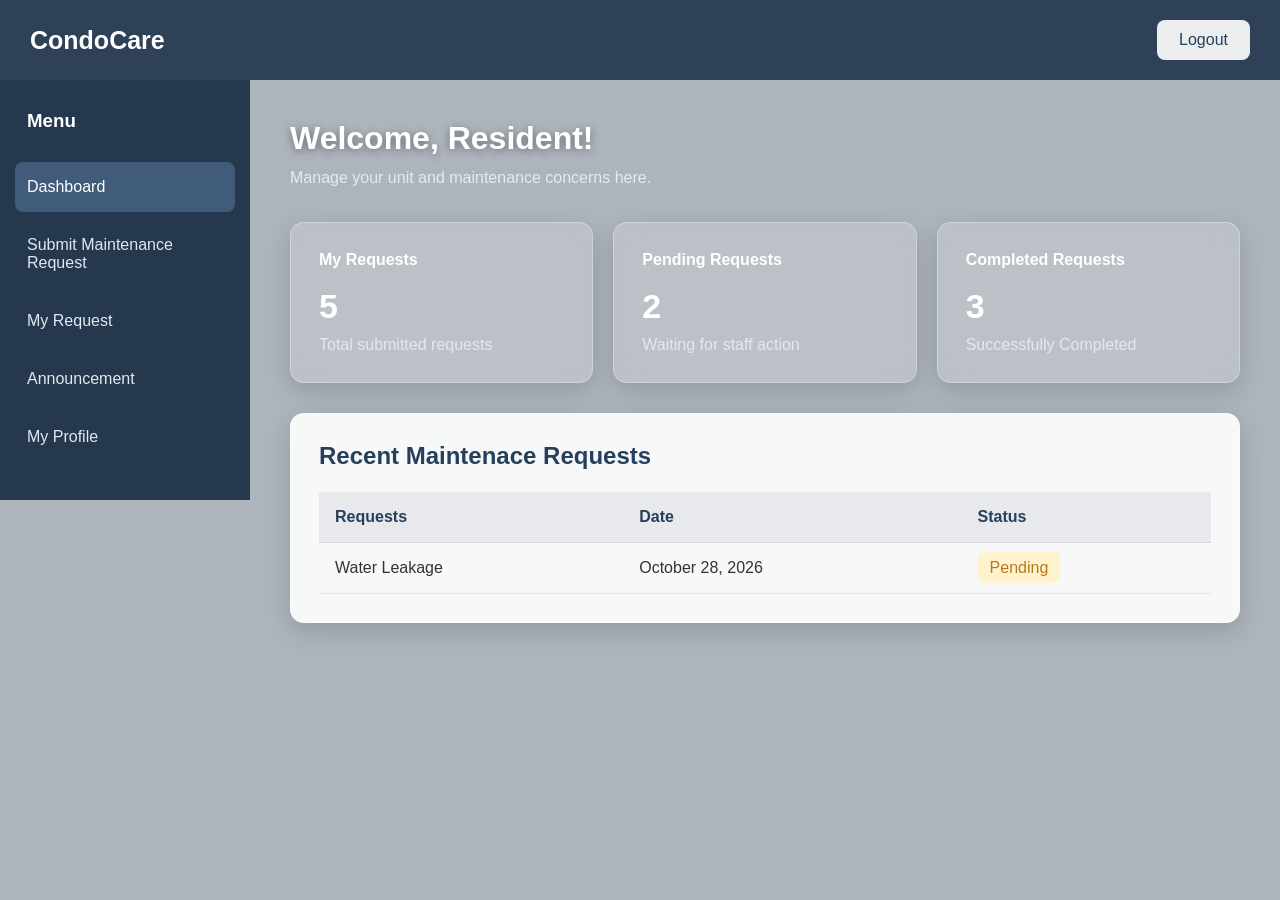
==== R_S dasboard/residentdashboard.html @ 06571d7d "Create residentdashboard.html" ====
<!DOCTYPE html>
<html lang="en">
<head>
    <meta charset="UTF-8">
    <meta name="viewport" content="width=device-width, initial-scale=1.0">
    <title>Resident Dashboard | CondoCare</title>
    <link rel="stylesheet" href="dashboard.css">
</head>
<body>
    <video autoplay muted loop playsinline id="background-video">
        <source src="videos/condovid.mp4" type="video/mp4">
    </video>

    <header>
        <h2>CondoCare</h2>
        <a href="Main.html" class="logout">Logout</a>
    </header>

    <aside>
        <h3>Menu</h3>
        <a href="resident-dashboard.html" class="active">Dashboard</a>
        <a href="#">Submit Maintenance Request</a>
        <a href="#">My Request</a>
        <a href="#">Announcement</a>
        <a href="#">My Profile</a>
    </aside>

    <main>
        <h1>Welcome, Resident!</h1>
        <p>Manage your  unit and maintenance concerns here.</p>
        <section class="cards">
            <div class="card">
                <h3>My Requests</h3>
                <h2>5</h2>
                <p>Total submitted requests</p>
            </div>

            <div class="card">
                <h3>Pending Requests</h3>
                <h2>2</h2>
                <p>Waiting for staff action</p>
            </div>

            <div class="card">
                <h3>Completed Requests</h3>
                <h2>3</h2>
                <p>Successfully Completed</p>
            </div>
        </section>

        <section class="content-box">
            <h2>Recent Maintenace Requests</h2>
            <table>
                <tr>
                    <th>Requests</th>
                    <th>Date</th>
                    <th>Status</th>
                </tr>
                <tr>
                    <td>Water Leakage</td>
                    <td>October 28, 2026</td>
                    <td><span class="pending">Pending</span></td>
                </tr>
            </table>

    </main>
</body>
</html>
---- R_S dasboard/dashboard.css ----
*{
    margin:0;
    padding:0;
    box-sizing: border-box;
    font-family: 'Montserrat', sans-serif;
}
body{
    margin:0;
    min-height: 100vh;
    background: transparent;
    isolation: isolate;
}
#background-video{
    position:fixed;
    top:0;
    left:0;
    width:100vw;
    height:100vh;
    object-fit: cover;
    z-index: -2;
    pointer-events: none;
}
body::before {
    content: "";
    position: fixed;
    inset: 0;
    background: rgba(20, 40, 60, 0.35);
    z-index: -1;
    pointer-events: none;
}

header{
    height: 80px;
    padding:0 30px;
    background: rgba(25,45,70,0.85);
    backdrop-filter: blur(12px);
    color:white;
    display:flex;
    justify-content: space-between;
    align-items: center;
}
header h2{
    font-size: 25px;
}
.logout{
    background: rgba(255,255,255,0.9);
    color: #263f5c;
    text-decoration: none;
    padding: 11px 22px;
    border-radius: 8px;
}
aside{
    position:fixed;
    top: 80px;
    left: 0px;
    width: 250px;
    background: rgba(20,39,62,0.88);
    backdrop-filter: blur(15px);
    padding: 30px 15px;
    overflow-y: auto;
    z-index: 10;
}
aside h3{
    color: white;
    margin-bottom: 30px;
    padding-left: 12px;
}
aside a{
    display:block;
    color:#e0e8f2;
    text-decoration: none;
    padding: 16px 12px;
    border-radius: 8px;
    margin-bottom: 8px;
    transition: 0.3s;
}
aside a:hover, aside a.active{
    background: rgba(112,161,205,0.35);
    color:white;
}
main{
    margin-left: 250px;
    padding: 40px;
}
main h1{
    color:white;
    font-size: 32px;
    text-shadow: 0 2px 8px rgba(0,0,0,0.4);
}
main p{
    color: #e6eaf0;
    margin-top: 12px;
}
.cards{
    display: grid;
    grid-template-columns: repeat(3, 1fr);
    gap: 20px;
    margin-top: 35px;
    margin-bottom: 30px;
}
.card{
    background: rgba(255,255,255,0.18);
    backdrop-filter: blur(15px);
    border: 1px solid rgba(255,255,255,0.3);
    padding: 28px;
    border-radius: 14px;
    box-shadow: 0 8px 25px rgba(0,0,0,0.15);
}
.card h3{
    color: white;
    font-size: 16px;
}
.card h2{
    color: white;
    font-size: 34px;
    margin-top: 18px;
}
.card p{
    color: #e2e8f0;
    margin-top: 10px;
}
.content-box{
    background: rgba(255,255,255,0.90);
    backdrop-filter: blur(15px);
    padding: 28px;
    border: 1px solid rgba(255,255,255,0.35);
    border-radius: 14px;
    box-shadow: 0 8px 25px rgba(0,0,0,0.15);
}
.content-box h2{
    color: #263f5c;
    margin-bottom: 22px;
}
table{
    width: 100%;
    border-collapse: collapse;
}
th, td{
    text-align: left;
    padding:16px;
    border-bottom: 1px solid rgba(0,0,0,0.08);
}
th{
    background:rgba(38,63,92,0.08);
    color:#263f5c;
}
td {
    color: #333;
}

.pending{
    color: #b7791f;
    background:#fff3cd;
    padding:7px 12px;
    border-radius:6px;
}
.completed{
    color: #237a45;
    background:#d4edda;
    padding:7px 12px;
    border-radius:6px;
}
@media(max-width: 900px){
    .cards{
        grid-template-columns: 1fr;
    }
}
@media(max-width: 768px){
    aside{
        width: 180px;
    }
    main{
        margin-left: 100px;
        padding: 20px;
    }
    
}
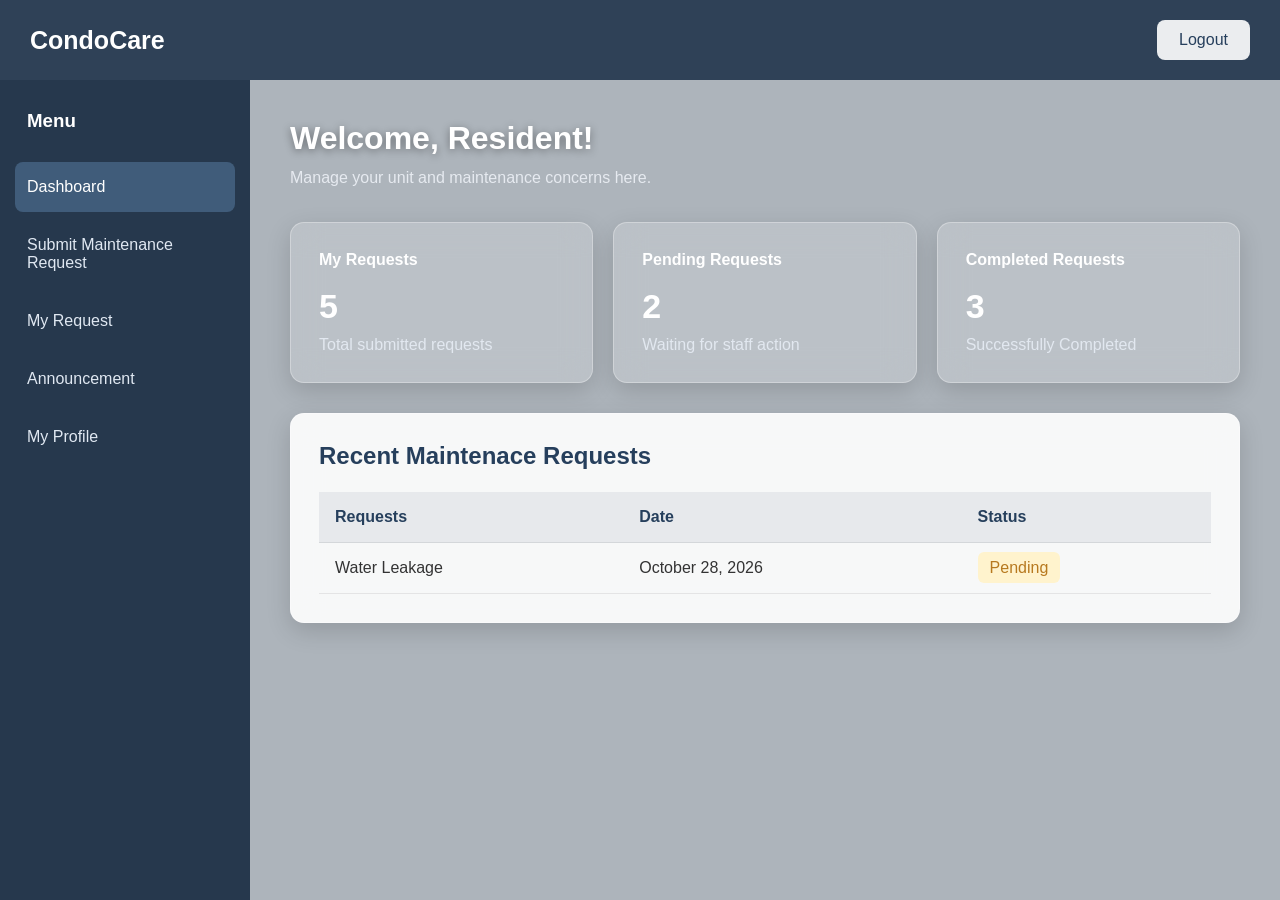
==== commit badbc30c: "Update residentdashboard.html" ====
--- a/R_S dasboard/residentdashboard.html
+++ b/R_S dasboard/residentdashboard.html
@@ -15,6 +15,8 @@
         <h2>CondoCare</h2>
         <a href="Main.html" class="logout">Logout</a>
     </header>
+
+    <div class="layout">
 
     <aside>
         <h3>Menu</h3>
@@ -64,5 +66,6 @@
             </table>
 
     </main>
+    </div>
 </body>
 </html>
--- a/R_S dasboard/dashboard.css
+++ b/R_S dasboard/dashboard.css
@@ -4,11 +4,13 @@
     box-sizing: border-box;
     font-family: 'Montserrat', sans-serif;
 }
-body{
-    margin:0;
+body {
+    margin: 0;
     min-height: 100vh;
     background: transparent;
     isolation: isolate;
+    display: flex;
+    flex-direction: column;
 }
 #background-video{
     position:fixed;
@@ -29,15 +31,20 @@
     pointer-events: none;
 }
 
-header{
+header {
     height: 80px;
-    padding:0 30px;
+    padding: 0 30px;
     background: rgba(25,45,70,0.85);
     backdrop-filter: blur(12px);
-    color:white;
-    display:flex;
+    color: white;
+    display: flex;
     justify-content: space-between;
     align-items: center;
+    flex-shrink: 0;
+}
+.layout {
+    display: flex;
+    align-items: stretch;
 }
 header h2{
     font-size: 25px;
@@ -49,16 +56,14 @@
     padding: 11px 22px;
     border-radius: 8px;
 }
-aside{
-    position:fixed;
-    top: 80px;
-    left: 0px;
+aside {
+    position: static;
     width: 250px;
+    min-height: calc(100vh - 80px);
     background: rgba(20,39,62,0.88);
     backdrop-filter: blur(15px);
     padding: 30px 15px;
-    overflow-y: auto;
-    z-index: 10;
+    flex-shrink: 0;
 }
 aside h3{
     color: white;
@@ -78,8 +83,10 @@
     background: rgba(112,161,205,0.35);
     color:white;
 }
-main{
-    margin-left: 250px;
+main {
+    flex: 1;
+    min-width: 0;
+    margin-left: 0;
     padding: 40px;
 }
 main h1{
@@ -170,8 +177,8 @@
         width: 180px;
     }
     main{
-        margin-left: 100px;
-        padding: 20px;
+        margin-left: 180px;
+        padding: 110px 20px 20px;
     }
     
 }
